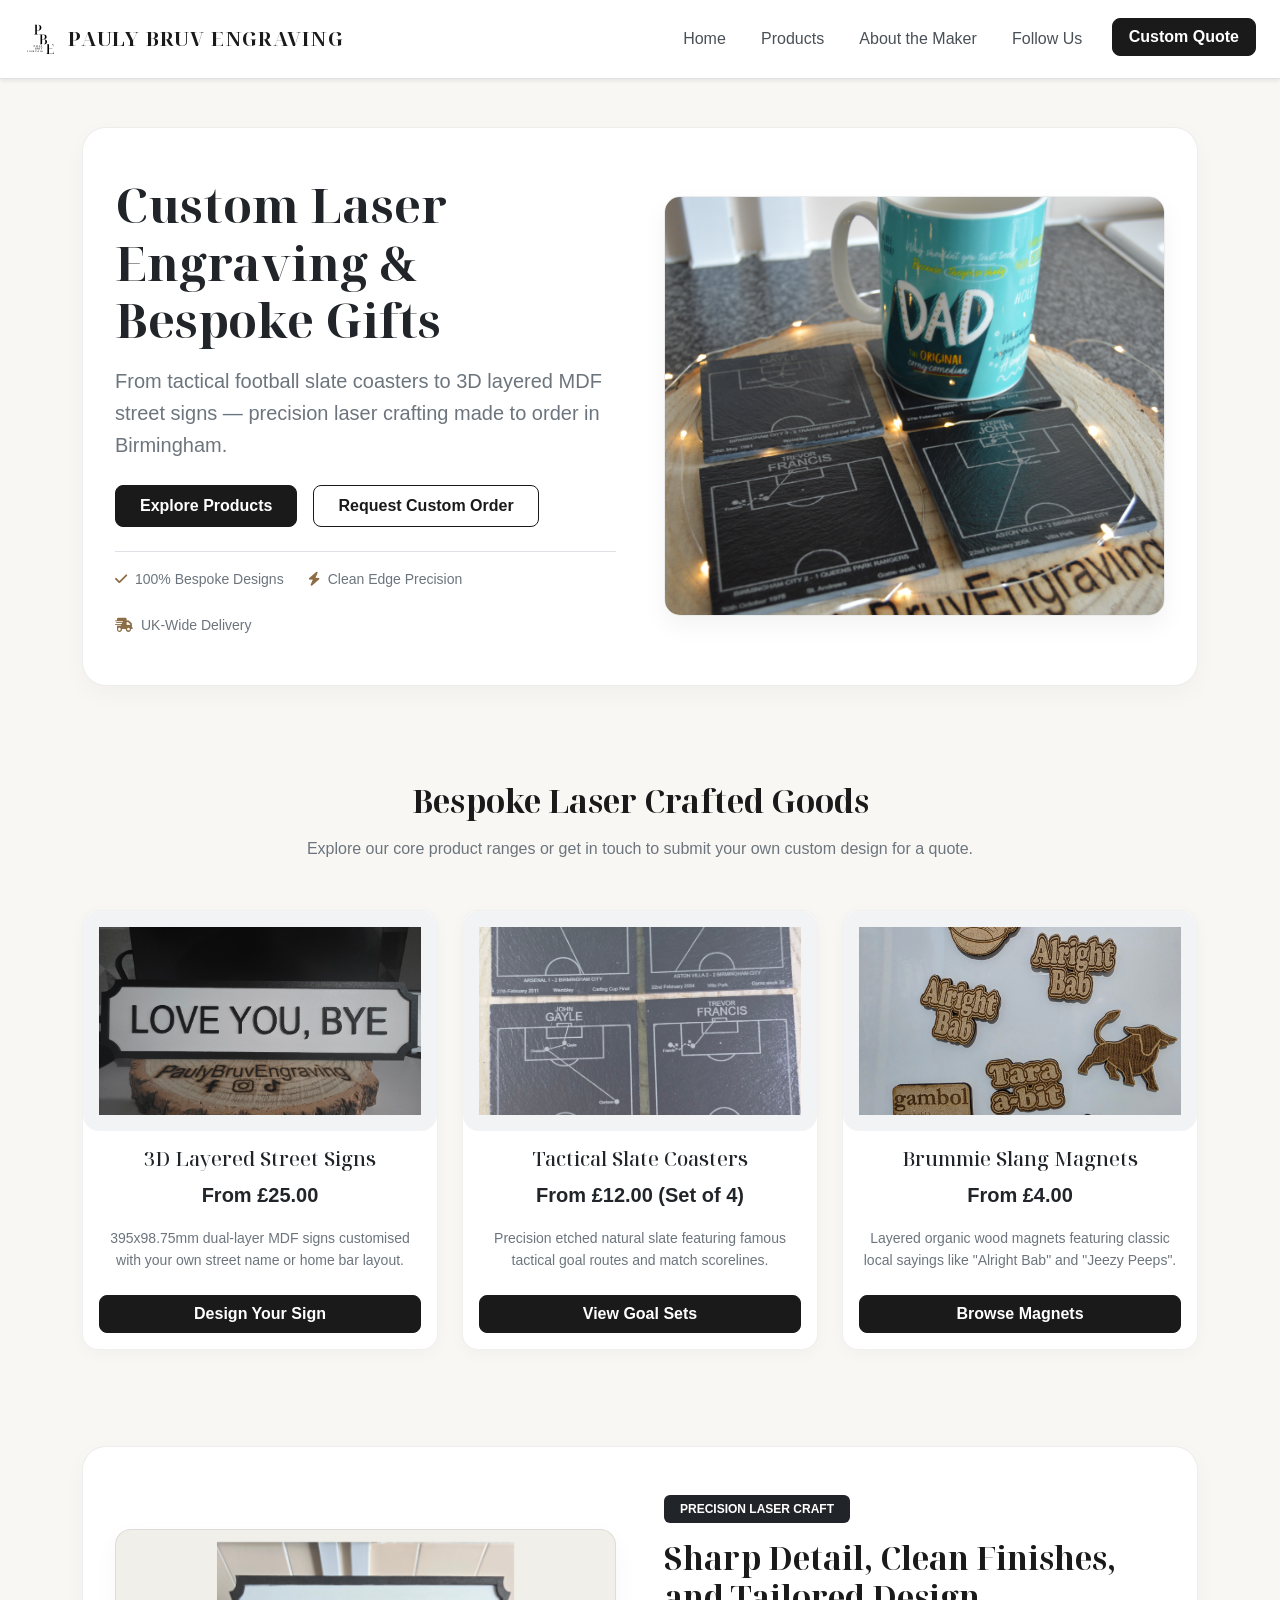
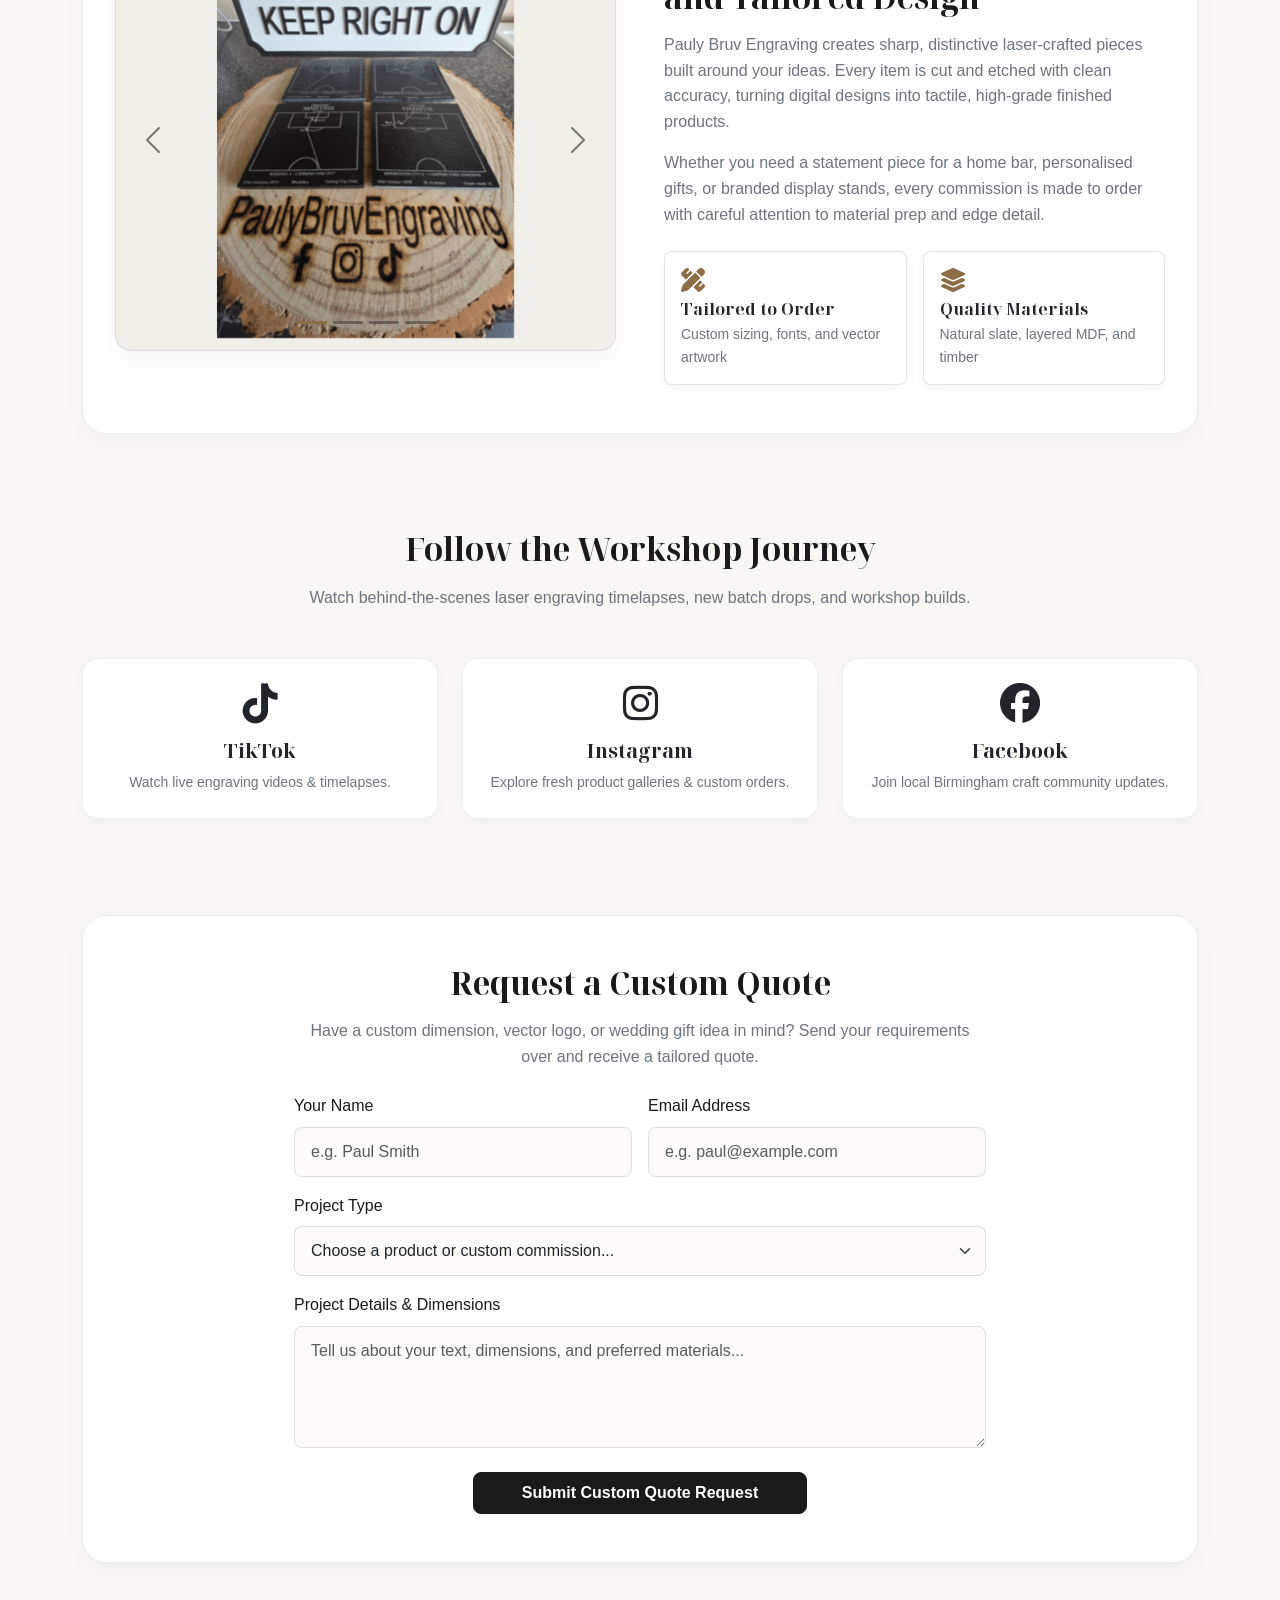
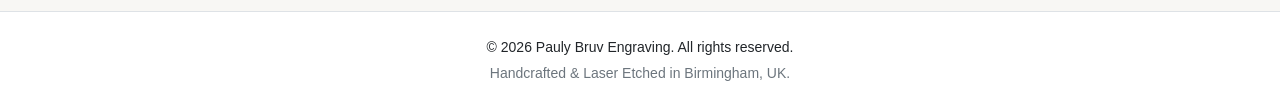
==== index.html @ 9ee98b2f "feat: complete layout polish, add quote thank-you page, and finalize README documentation" ====
<!doctype html>
<html lang="en">
  <head>
    <!-- Essential Character & Viewport Settings -->
    <meta charset="UTF-8" />
    <meta name="viewport" content="width=device-width, initial-scale=1.0" />

    <!-- Primary SEO Meta Tags -->
    <title>
      Pauly Bruv Engraving | Bespoke Laser Artistry &amp; Custom Gifts
    </title>
    <meta
      name="description"
      content="Custom laser-engraved gifts, tactical slate coasters, 3D layered signs, and point-of-sale displays crafted in Birmingham."
    />
    <meta
      name="keywords"
      content="laser engraving, bespoke gifts, slate coasters, Birmingham craft, custom wood signs, 3D signs"
    />
    <meta name="author" content="Pauly Bruv" />

    <!-- Social Share Cards (Open Graph) -->
    <meta property="og:type" content="website" />
    <meta property="og:url" content="https://paulybruv.github.io/" />
    <meta
      property="og:title"
      content="Pauly Bruv Engraving | Bespoke Laser Artistry"
    />
    <meta
      property="og:description"
      content="High-precision laser-etched slate, timber, and custom keepsakes tailored to your vision."
    />
    <meta property="og:image" content="assets/images/hero-banner.jpg" />

    <!-- Google Fonts -->
    <link rel="preconnect" href="https://fonts.googleapis.com" />
    <link rel="preconnect" href="https://fonts.gstatic.com" crossorigin />
    <link
      href="https://fonts.googleapis.com/css2?family=Noto+Serif+Display:ital,wght@0,100..900;1,100..900&display=swap"
      rel="stylesheet"
    />

    <!-- Bootstrap 5 CSS -->
    <link
      href="https://cdn.jsdelivr.net/npm/bootstrap@5.3.3/dist/css/bootstrap.min.css"
      rel="stylesheet"
    />

    <!-- Font Awesome Icons -->
    <link
      rel="stylesheet"
      href="https://cdnjs.cloudflare.com/ajax/libs/font-awesome/6.5.1/css/all.min.css"
    />

    <!-- Custom CSS -->
    <link rel="stylesheet" href="assets/css/style.css" />
  </head>

  <body>
    <!-- Main Sticky Navigation -->
    <header class="sticky-top">
      <nav
        class="navbar navbar-expand-lg border-bottom shadow-sm py-3"
        aria-label="Main Navigation"
      >
        <div class="container-fluid px-4">
          <a class="navbar-brand d-flex align-items-center gap-2" href="#">
            <img
              src="assets/images/logo.svg"
              alt="Pauly Bruv Engraving Logo"
              class="navbar-logo"
            />
            <span class="fw-bold tracking-tight">PAULY BRUV ENGRAVING</span>
          </a>

          <button
            class="navbar-toggler"
            type="button"
            data-bs-toggle="collapse"
            data-bs-target="#workshopNav"
            aria-controls="workshopNav"
            aria-expanded="false"
            aria-label="Toggle navigation"
          >
            <span class="navbar-toggler-icon"></span>
          </button>

          <div class="collapse navbar-collapse" id="workshopNav">
            <ul class="navbar-nav ms-auto gap-2">
              <li class="nav-item">
                <a class="nav-link" href="#">Home</a>
              </li>
              <li class="nav-item">
                <a class="nav-link" href="#products">Products</a>
              </li>
              <li class="nav-item">
                <a class="nav-link" href="#about">About the Maker</a>
              </li>
              <li class="nav-item">
                <a class="nav-link" href="#socials">Follow Us</a>
              </li>
              <li class="nav-item">
                <a class="btn btn-custom px-3 ms-lg-2" href="#contact"
                  >Custom Quote</a
                >
              </li>
            </ul>
          </div>
        </div>
      </nav>
    </header>

    <!-- Main Page Content Wrapper -->
    <main>
      <!-- Hero Section -->
      <section id="hero" class="py-5">
        <div class="container">
          <div class="section-panel">
            <div class="row align-items-center g-4 g-lg-5">
              <!-- Left Column: Copy & CTAs -->
              <div class="col-lg-6 text-center text-lg-start">
                <h1 class="display-5 fw-bold text-dark mb-3">
                  Custom Laser Engraving &amp; Bespoke Gifts
                </h1>
                <p class="lead text-secondary mb-4">
                  From tactical football slate coasters to 3D layered MDF street
                  signs — precision laser crafting made to order in Birmingham.
                </p>

                <!-- Primary CTAs -->
                <div
                  class="d-flex flex-wrap justify-content-center justify-content-lg-start gap-3 mb-4"
                >
                  <a href="#products" class="btn btn-custom px-4 py-2"
                    >Explore Products</a
                  >
                  <a href="#contact" class="btn btn-outline-custom px-4 py-2"
                    >Request Custom Order</a
                  >
                </div>

                <!-- Feature Checklist -->
                <div
                  class="d-flex flex-wrap justify-content-center justify-content-lg-start gap-4 pt-3 border-top text-secondary small"
                >
                  <div class="d-flex align-items-center gap-2">
                    <i class="fa-solid fa-check text-primary-custom"></i>
                    <span>100% Bespoke Designs</span>
                  </div>
                  <div class="d-flex align-items-center gap-2">
                    <i class="fa-solid fa-bolt text-primary-custom"></i>
                    <span>Clean Edge Precision</span>
                  </div>
                  <div class="d-flex align-items-center gap-2">
                    <i class="fa-solid fa-truck-fast text-primary-custom"></i>
                    <span>UK-Wide Delivery</span>
                  </div>
                </div>
              </div>

              <!-- Right Column: Hero Image -->
              <div class="col-lg-6">
                <img
                  src="assets/images/hero-banner.jpg"
                  alt="Set of laser-engraved tactical football slate coasters with Dad mug"
                  class="img-fluid rounded-4 shadow-sm card-img-hero w-100"
                />
              </div>
            </div>
          </div>
        </div>
      </section>
      <!-- Featured Products Section -->
      <section id="products" class="py-5 py-lg-5">
        <div class="container">
          <div class="row justify-content-center text-center mb-5">
            <div class="col-lg-8">
              <h2 class="mb-3">Bespoke Laser Crafted Goods</h2>
              <p class="text-secondary mb-0">
                Explore our core product ranges or get in touch to submit your
                own custom design for a quote.
              </p>
            </div>
          </div>

          <div class="row g-4 justify-content-center">
            <!-- Product 1: 3D Street Signs -->
            <div class="col-12 col-md-6 col-lg-4">
              <article class="card custom-card h-100 bg-white">
                <img
                  src="assets/images/mdf-sign.jpg"
                  alt="Custom laser cut 3D layered MDF street sign"
                  class="card-img-top p-3 rounded-4 card-img-custom"
                />
                <div class="card-body d-flex flex-column text-center">
                  <h3 class="h5">3D Layered Street Signs</h3>
                  <p class="fw-bold text-dark fs-5">From £25.00</p>
                  <p class="text-secondary small mb-4">
                    395x98.75mm dual-layer MDF signs customised with your own
                    street name or home bar layout.
                  </p>
                  <a href="#contact" class="btn btn-custom mt-auto"
                    >Design Your Sign</a
                  >
                </div>
              </article>
            </div>

            <!-- Product 2: Tactical Coasters -->
            <div class="col-12 col-md-6 col-lg-4">
              <article class="card custom-card h-100 bg-white">
                <img
                  src="assets/images/tac-coaster.jpg"
                  alt="Tactical football match slate coasters set of 4"
                  class="card-img-top p-3 rounded-4 card-img-custom"
                />
                <div class="card-body d-flex flex-column text-center">
                  <h3 class="h5">Tactical Slate Coasters</h3>
                  <p class="fw-bold text-dark fs-5">From £12.00 (Set of 4)</p>
                  <p class="text-secondary small mb-4">
                    Precision etched natural slate featuring famous tactical
                    goal routes and match scorelines.
                  </p>
                  <a href="#contact" class="btn btn-custom mt-auto"
                    >View Goal Sets</a
                  >
                </div>
              </article>
            </div>

            <!-- Product 3: Brummie Slang Magnets -->
            <div class="col-12 col-md-6 col-lg-4">
              <article class="card custom-card h-100 bg-white">
                <img
                  src="assets/images/slang-mags.jpg"
                  alt="Brummie slang laser cut wooden organic fridge magnets"
                  class="card-img-top p-3 rounded-4 card-img-custom"
                />
                <div class="card-body d-flex flex-column text-center">
                  <h3 class="h5">Brummie Slang Magnets</h3>
                  <p class="fw-bold text-dark fs-5">From £4.00</p>
                  <p class="text-secondary small mb-4">
                    Layered organic wood magnets featuring classic local sayings
                    like &quot;Alright Bab&quot; and &quot;Jeezy Peeps&quot;.
                  </p>
                  <a href="#contact" class="btn btn-custom mt-auto"
                    >Browse Magnets</a
                  >
                </div>
              </article>
            </div>
          </div>
        </div>
      </section>

      <!-- About the Maker Section -->
      <section id="about" class="py-5">
        <div class="container">
          <div class="section-panel">
            <div class="row align-items-center g-4 g-lg-5">
              <!-- Left: Carousel (Uncropped) -->
              <div class="col-lg-6">
                <div
                  id="aboutCarousel"
                  class="carousel slide rounded-4 overflow-hidden"
                  data-bs-ride="carousel"
                >
                  <!-- Indicators -->
                  <div class="carousel-indicators">
                    <button
                      type="button"
                      data-bs-target="#aboutCarousel"
                      data-bs-slide-to="0"
                      class="active"
                      aria-current="true"
                      aria-label="Slide 1"
                    ></button>
                    <button
                      type="button"
                      data-bs-target="#aboutCarousel"
                      data-bs-slide-to="1"
                      aria-label="Slide 2"
                    ></button>
                    <button
                      type="button"
                      data-bs-target="#aboutCarousel"
                      data-bs-slide-to="2"
                      aria-label="Slide 3"
                    ></button>
                    <button
                      type="button"
                      data-bs-target="#aboutCarousel"
                      data-bs-slide-to="3"
                      aria-label="Slide 4"
                    ></button>
                  </div>

                  <!-- Slides -->
                  <div class="carousel-inner">
                    <div class="carousel-item active" data-bs-interval="4000">
                      <img
                        src="assets/images/man-cave.jpg"
                        class="d-block w-100 carousel-custom-img"
                        alt="Custom laser-engraved wooden sign displayed in a bar setting"
                      />
                    </div>
                    <div class="carousel-item" data-bs-interval="4000">
                      <img
                        src="assets/images/council-wax-stand.jpg"
                        class="d-block w-100 carousel-custom-img"
                        alt="Bespoke laser-cut Council Wax point of sale display stand"
                      />
                    </div>
                    <div class="carousel-item" data-bs-interval="4000">
                      <img
                        src="assets/images/goblin-stand.jpg"
                        class="d-block w-100 carousel-custom-img"
                        alt="Custom laser-crafted Goblin brand merchandise display"
                      />
                    </div>
                    <div class="carousel-item" data-bs-interval="4000">
                      <img
                        src="assets/images/veon-stand-set.png"
                        class="d-block w-100 carousel-custom-img"
                        alt="Precision laser-cut Veon product display set"
                      />
                    </div>
                  </div>

                  <!-- Controls -->
                  <button
                    class="carousel-control-prev"
                    type="button"
                    data-bs-target="#aboutCarousel"
                    data-bs-slide="prev"
                    aria-label="Previous Slide"
                  >
                    <span
                      class="carousel-control-prev-icon"
                      aria-hidden="true"
                    ></span>
                  </button>
                  <button
                    class="carousel-control-next"
                    type="button"
                    data-bs-target="#aboutCarousel"
                    data-bs-slide="next"
                    aria-label="Next Slide"
                  >
                    <span
                      class="carousel-control-next-icon"
                      aria-hidden="true"
                    ></span>
                  </button>
                </div>
              </div>

              <!-- Right: Story -->
              <div class="col-lg-6">
                <span class="badge bg-dark text-uppercase px-3 py-2 mb-3"
                  >Precision Laser Craft</span
                >
                <h2 class="mb-3">
                  Sharp Detail, Clean Finishes, and Tailored Design
                </h2>
                <p class="text-secondary">
                  Pauly Bruv Engraving creates sharp, distinctive laser-crafted
                  pieces built around your ideas. Every item is cut and etched
                  with clean accuracy, turning digital designs into tactile,
                  high-grade finished products.
                </p>
                <p class="text-secondary mb-4">
                  Whether you need a statement piece for a home bar,
                  personalised gifts, or branded display stands, every
                  commission is made to order with careful attention to material
                  prep and edge detail.
                </p>
                <div class="row g-3 text-dark">
                  <div class="col-6">
                    <div class="p-3 bg-white rounded-3 border">
                      <i
                        class="fa-solid fa-pen-ruler text-primary-custom fs-4 mb-2"
                      ></i>
                      <h3 class="h6 fw-bold mb-1">Tailored to Order</h3>
                      <p class="small text-secondary mb-0">
                        Custom sizing, fonts, and vector artwork
                      </p>
                    </div>
                  </div>
                  <div class="col-6">
                    <div class="p-3 bg-white rounded-3 border">
                      <i
                        class="fa-solid fa-layer-group text-primary-custom fs-4 mb-2"
                      ></i>
                      <h3 class="h6 fw-bold mb-1">Quality Materials</h3>
                      <p class="small text-secondary mb-0">
                        Natural slate, layered MDF, and timber
                      </p>
                    </div>
                  </div>
                </div>
              </div>
            </div>
          </div>
        </div>
      </section>

      <!-- Social Community Hub Section -->
      <section id="socials" class="py-5 py-lg-5">
        <div class="container">
          <div class="row justify-content-center text-center mb-5">
            <div class="col-lg-8">
              <h2 class="mb-3">Follow the Workshop Journey</h2>
              <p class="text-secondary mb-0">
                Watch behind-the-scenes laser engraving timelapses, new batch
                drops, and workshop builds.
              </p>
            </div>
          </div>

          <div class="row g-4 justify-content-center">
            <!-- TikTok Card -->
            <div class="col-12 col-md-4">
              <a
                href="https://www.tiktok.com"
                target="_blank"
                rel="noopener noreferrer"
                class="text-decoration-none"
              >
                <div
                  class="card social-card h-100 p-4 border rounded-4 text-center"
                >
                  <i class="fa-brands fa-tiktok fs-1 text-dark mb-3"></i>
                  <h3 class="h5 fw-bold text-dark mb-2">TikTok</h3>
                  <p class="text-secondary small mb-0">
                    Watch live engraving videos &amp; timelapses.
                  </p>
                </div>
              </a>
            </div>

            <!-- Instagram Card -->
            <div class="col-12 col-md-4">
              <a
                href="https://www.instagram.com"
                target="_blank"
                rel="noopener noreferrer"
                class="text-decoration-none"
              >
                <div
                  class="card social-card h-100 p-4 border rounded-4 text-center"
                >
                  <i class="fa-brands fa-instagram fs-1 text-dark mb-3"></i>
                  <h3 class="h5 fw-bold text-dark mb-2">Instagram</h3>
                  <p class="text-secondary small mb-0">
                    Explore fresh product galleries &amp; custom orders.
                  </p>
                </div>
              </a>
            </div>

            <!-- Facebook Card -->
            <div class="col-12 col-md-4">
              <a
                href="https://www.facebook.com"
                target="_blank"
                rel="noopener noreferrer"
                class="text-decoration-none"
              >
                <div
                  class="card social-card h-100 p-4 border rounded-4 text-center"
                >
                  <i class="fa-brands fa-facebook fs-1 text-dark mb-3"></i>
                  <h3 class="h5 fw-bold text-dark mb-2">Facebook</h3>
                  <p class="text-secondary small mb-0">
                    Join local Birmingham craft community updates.
                  </p>
                </div>
              </a>
            </div>
          </div>
        </div>
      </section>

      <!-- Custom Quote & Contact Section -->
      <section id="contact" class="py-5">
        <div class="container">
          <div class="section-panel">
            <div class="row justify-content-center">
              <div class="col-lg-8 text-center mb-4">
                <h2 class="mb-3">Request a Custom Quote</h2>
                <p class="text-secondary mb-0">
                  Have a custom dimension, vector logo, or wedding gift idea in
                  mind? Send your requirements over and receive a tailored quote.
                </p>
              </div>
            </div>
            <div class="row justify-content-center">
              <div class="col-lg-8">
                <form action="thank-you.html" method="GET">
                  <div class="row g-3">
                    <div class="col-md-6">
                      <label for="name" class="form-label fw-medium">Your Name</label>
                      <input
                        type="text"
                        class="form-control"
                        id="name"
                        placeholder="e.g. Paul Smith"
                        required
                      />
                    </div>
                    <div class="col-md-6">
                      <label for="email" class="form-label fw-medium">Email Address</label>
                      <input
                        type="email"
                        class="form-control"
                        id="email"
                        placeholder="e.g. paul@example.com"
                        required
                      />
                    </div>
                    <div class="col-12">
                      <label for="projectType" class="form-label fw-medium">Project Type</label>
                      <select class="form-select" id="projectType" required>
                        <option selected disabled value="">Choose a product or custom commission...</option>
                        <option value="slate">Tactical Slate Coasters</option>
                        <option value="mdf">3D Layered MDF Street Sign</option>
                        <option value="magnets">Brummie Slang Wooden Magnets</option>
                        <option value="pos">Point of Sale Merchandise Stand</option>
                        <option value="bespoke">Other Bespoke Laser Commission</option>
                      </select>
                    </div>
                    <div class="col-12">
                      <label for="message" class="form-label fw-medium">Project Details &amp; Dimensions</label>
                      <textarea
                        class="form-control"
                        id="message"
                        rows="4"
                        placeholder="Tell us about your text, dimensions, and preferred materials..."
                        required
                      ></textarea>
                    </div>
                    <div class="col-12 text-center mt-4">
                      <button type="submit" class="btn btn-custom px-5 py-2">
                        Submit Custom Quote Request
                      </button>
                    </div>
                  </div>
                </form>
              </div>
            </div>
          </div>
        </div>
      </section>
    </main>

    <!-- Footer -->
    <footer class="py-4 bg-white border-top text-center text-secondary small">
      <div class="container">
        <p class="mb-1 fw-medium text-dark">&copy; 2026 Pauly Bruv Engraving. All rights reserved.</p>
        <p class="mb-0">Handcrafted &amp; Laser Etched in Birmingham, UK.</p>
      </div>
    </footer>

    </main>

    <!-- Bootstrap Bundle JS -->
    <script src="https://cdn.jsdelivr.net/npm/bootstrap@5.3.3/dist/js/bootstrap.bundle.min.js"></script>
  </body>
</html>
---- assets/css/style.css ----
/* ==========================================================================
   1. CSS Custom Properties & Core Variables
   ========================================================================== */
:root {
  --primary-color: #1a1a1a; /* Deep Slate / Charcoal */
  --accent-color: #8c6d46; /* Laser Timber / Warm Bronze */
  --accent-hover: #735735; /* Darker Bronze */
  --bg-canvas: #f8f7f4; /* Soft Linen / Alabaster Base */
  --card-bg: #ffffff; /* Crisp White Surface */
  --font-heading: "Noto Serif Display", Georgia, serif;
  --font-body:
    -apple-system, BlinkMacSystemFont, "Segoe UI", Roboto, "Helvetica Neue",
    Arial, sans-serif;
}

/* ==========================================================================
   2. Global Typography, Smooth Scroll & Canvas Base
   ========================================================================== */
html {
  scroll-behavior: smooth;
  scroll-padding-top: 85px; /* Offset for the sticky navigation bar */
}

body {
  background-color: var(--bg-canvas);
  color: var(--primary-color);
  font-family: var(--font-body);
  line-height: 1.6;
}

h1,
h2,
h3,
h4,
h5,
h6,
.navbar-brand {
  font-family: var(--font-heading);
  color: var(--primary-color);
  font-weight: 700;
}

.tracking-tight {
  letter-spacing: 0.04em;
}

.text-primary-custom {
  color: var(--accent-color);
}

/* ==========================================================================
   3. Main Sticky Navigation
   ========================================================================== */
.navbar {
  background-color: rgba(255, 255, 255, 0.94) !important;
  backdrop-filter: blur(10px);
  transition: background-color 0.3s ease;
}

.navbar-logo {
  height: 36px;
  width: auto;
  object-fit: contain;
  transition: transform 0.2s ease;
}

.navbar-brand:hover .navbar-logo {
  transform: scale(1.05);
}

.navbar-nav .nav-link {
  color: #495057;
  font-weight: 500;
  padding: 0.5rem 0.85rem !important;
  transition: color 0.2s ease;
}

.navbar-nav .nav-link:hover,
.navbar-nav .nav-link.active {
  color: var(--accent-color) !important;
}

/* ==========================================================================
   4. Custom Buttons
   ========================================================================== */
.btn-custom {
  background-color: var(--primary-color);
  color: #ffffff;
  border: 1px solid var(--primary-color);
  border-radius: 0.5rem;
  font-weight: 600;
  transition: all 0.25s ease;
}

.btn-custom:hover {
  background-color: var(--accent-color);
  border-color: var(--accent-color);
  color: #ffffff;
  transform: translateY(-2px);
  box-shadow: 0 4px 12px rgba(140, 109, 70, 0.25);
}

.btn-outline-custom {
  background-color: transparent;
  color: var(--primary-color);
  border: 1px solid var(--primary-color);
  border-radius: 0.5rem;
  font-weight: 600;
  transition: all 0.25s ease;
}

.btn-outline-custom:hover {
  background-color: var(--primary-color);
  color: #ffffff;
  transform: translateY(-2px);
}

/* ==========================================================================
   Hero Section Enhancements
   ========================================================================== */
.hero-media-wrapper {
  position: relative;
  padding: 8px;
}

.card-img-hero {
  height: 420px;
  object-fit: cover;
  border: 1px solid rgba(0, 0, 0, 0.08);
  box-shadow: 0 10px 25px rgba(0, 0, 0, 0.05) !important;
}

/* ==========================================================================
   6. Featured Products Showcase Cards
   ========================================================================== */
.custom-card {
  background-color: var(--card-bg) !important;
  border: 1px solid rgba(0, 0, 0, 0.06) !important;
  border-radius: 1rem;
  box-shadow: 0 4px 16px rgba(0, 0, 0, 0.03);
  transition:
    transform 0.25s ease,
    box-shadow 0.25s ease,
    border-color 0.25s ease;
}

.custom-card:hover {
  transform: translateY(-6px);
  box-shadow: 0 12px 24px rgba(0, 0, 0, 0.08);
  border-color: rgba(140, 109, 70, 0.3) !important;
}

.card-img-custom {
  height: 220px;
  object-fit: cover;
  background-color: #f1f3f5;
}

/* ==========================================================================
   7. About the Maker Section & Carousel Frame
   ========================================================================== */
#aboutCarousel {
  background-color: #f1efe9; /* Dark presentation matte behind laser photos */
  border: 1px solid rgba(0, 0, 0, 0.08);
  box-shadow: 0 8px 24px rgba(0, 0, 0, 0.04);
}

.carousel-custom-img {
  height: 420px !important;
  width: 100%;
  object-fit: contain !important; /* Shows full photo without cropping */
  padding: 12px;
}

/* Indicators styled clearly against the container */
.carousel-indicators [data-bs-target] {
  background-color: var(--primary-color);
  opacity: 0.4;
}

.carousel-indicators .active {
  opacity: 1;
  background-color: var(--accent-color);
}

/* Ensure the arrows stay dark and visible */
.carousel-control-prev-icon,
.carousel-control-next-icon {
  filter: invert(1) grayscale(100);
}

/* Specification feature boxes */
#about .border {
  background-color: var(--card-bg) !important;
  border-color: rgba(0, 0, 0, 0.1) !important;
  box-shadow: 0 4px 12px rgba(0, 0, 0, 0.04);
}

/* ==========================================================================
   8. Section Panels (Distinct Visual Definition)
   ========================================================================== */
/* Wraps the about section inside an elevated panel */
.section-panel {
  background-color: #ffffff;
  border: 1px solid rgba(0, 0, 0, 0.07);
  border-radius: 1.5rem;
  padding: 3rem 2rem;
  box-shadow: 0 8px 24px rgba(0, 0, 0, 0.03);
}

/* ==========================================================================
   9. Social Community Hub
   ========================================================================== */
.social-card {
  background-color: var(--card-bg) !important;
  border: 1px solid rgba(0, 0, 0, 0.06) !important;
  box-shadow: 0 4px 16px rgba(0, 0, 0, 0.03);
  transition:
    transform 0.25s ease,
    box-shadow 0.25s ease,
    border-color 0.25s ease;
}

.social-card:hover {
  transform: translateY(-6px);
  box-shadow: 0 12px 24px rgba(0, 0, 0, 0.08);
  border-color: var(--accent-color) !important;
}

.social-card:hover i {
  color: var(--accent-color) !important;
  transition: color 0.2s ease;
}

/* ==========================================================================
   10. Form Controls & Inputs
   ========================================================================== */
.form-control,
.form-select {
  padding: 0.75rem 1rem;
  border-radius: 0.5rem;
  border: 1px solid rgba(0, 0, 0, 0.12);
  background-color: #fcfbf9;
  transition:
    border-color 0.2s ease,
    box-shadow 0.2s ease;
}

.form-control:focus,
.form-select:focus {
  background-color: #ffffff;
  border-color: var(--accent-color);
  box-shadow: 0 0 0 0.25rem rgba(140, 109, 70, 0.15);
}
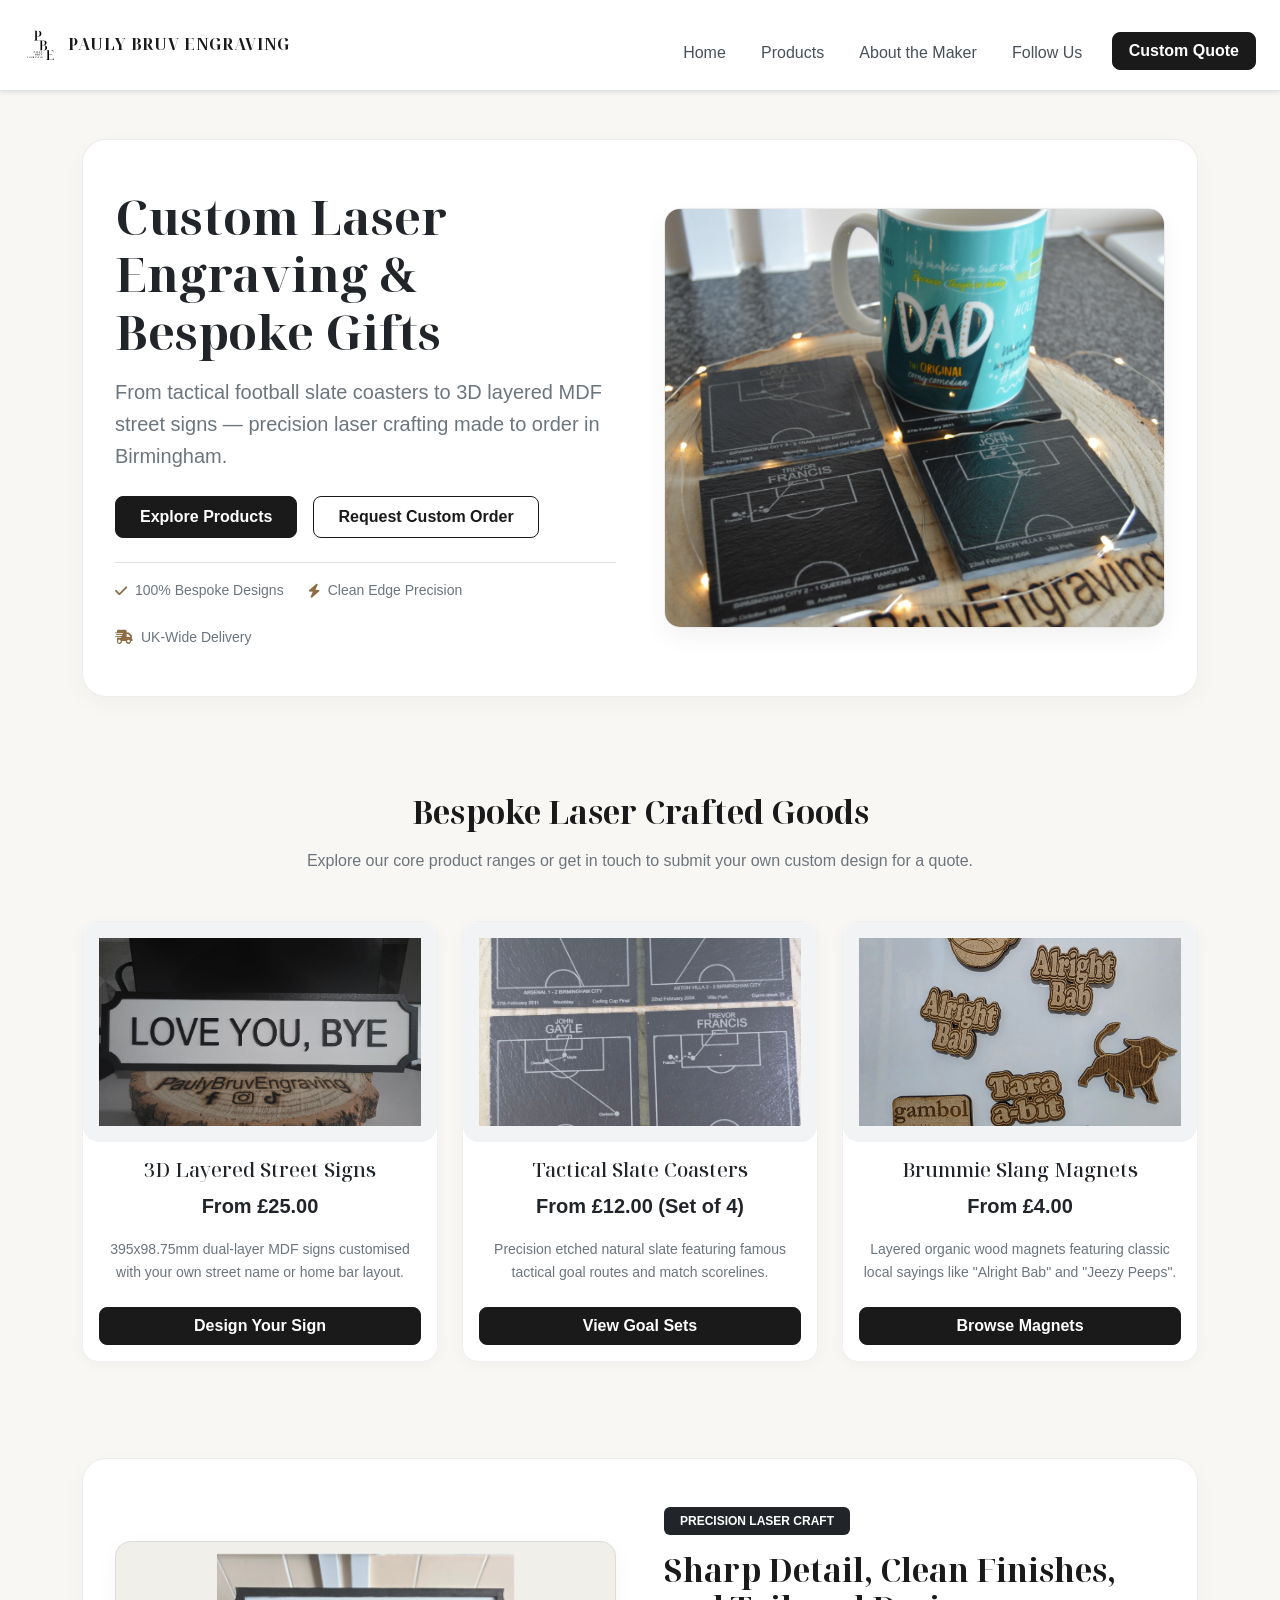
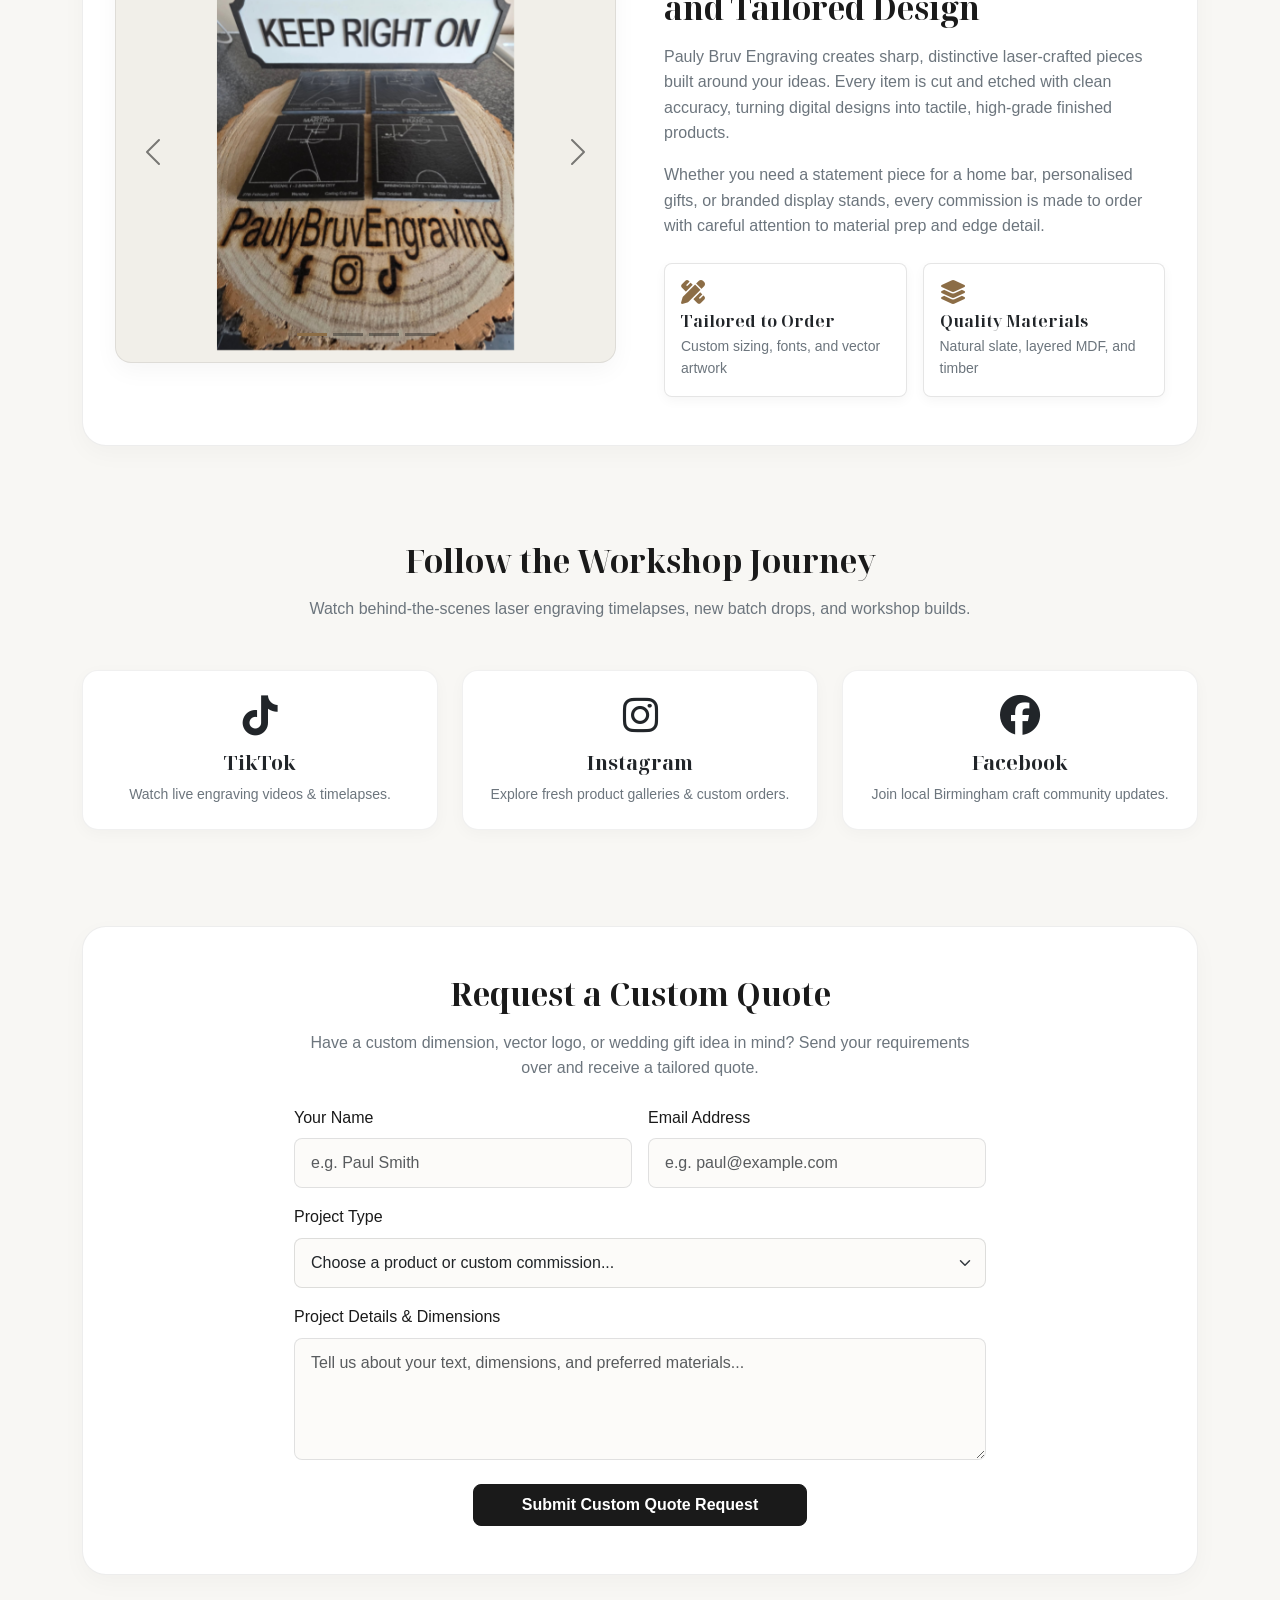
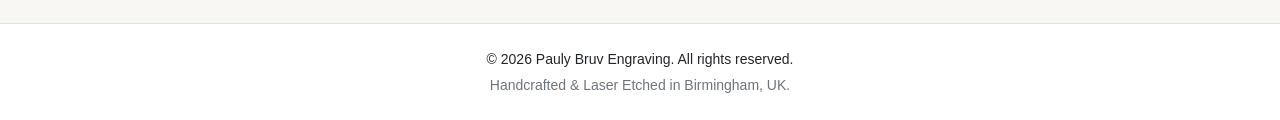
==== commit be37272c: "compressed images to help with performance" ====
--- a/index.html
+++ b/index.html
@@ -1,6 +1,8 @@
 <!doctype html>
 <html lang="en">
   <head>
+    <link rel="icon" type="image/svg+xml" href="assets/images/logo.svg" />
+
     <!-- Essential Character & Viewport Settings -->
     <meta charset="UTF-8" />
     <meta name="viewport" content="width=device-width, initial-scale=1.0" />
@@ -21,7 +23,7 @@
 
     <!-- Social Share Cards (Open Graph) -->
     <meta property="og:type" content="website" />
-    <meta property="og:url" content="https://paulybruv.github.io/" />
+    <meta property="og:url" content="https://paulybruv.github.io/pauly.bruv/" />
     <meta
       property="og:title"
       content="Pauly Bruv Engraving | Bespoke Laser Artistry"
@@ -55,7 +57,6 @@
     <!-- Custom CSS -->
     <link rel="stylesheet" href="assets/css/style.css" />
   </head>
-
   <body>
     <!-- Main Sticky Navigation -->
     <header class="sticky-top">
@@ -117,7 +118,6 @@
         <div class="container">
           <div class="section-panel">
             <div class="row align-items-center g-4 g-lg-5">
-              <!-- Left Column: Copy & CTAs -->
               <div class="col-lg-6 text-center text-lg-start">
                 <h1 class="display-5 fw-bold text-dark mb-3">
                   Custom Laser Engraving &amp; Bespoke Gifts
@@ -127,7 +127,6 @@
                   signs — precision laser crafting made to order in Birmingham.
                 </p>
 
-                <!-- Primary CTAs -->
                 <div
                   class="d-flex flex-wrap justify-content-center justify-content-lg-start gap-3 mb-4"
                 >
@@ -139,7 +138,6 @@
                   >
                 </div>
 
-                <!-- Feature Checklist -->
                 <div
                   class="d-flex flex-wrap justify-content-center justify-content-lg-start gap-4 pt-3 border-top text-secondary small"
                 >
@@ -158,10 +156,9 @@
                 </div>
               </div>
 
-              <!-- Right Column: Hero Image -->
               <div class="col-lg-6">
                 <img
-                  src="assets/images/hero-banner.jpg"
+                  src="assets/images/hero-banner.webp"
                   alt="Set of laser-engraved tactical football slate coasters with Dad mug"
                   class="img-fluid rounded-4 shadow-sm card-img-hero w-100"
                 />
@@ -170,8 +167,9 @@
           </div>
         </div>
       </section>
+
       <!-- Featured Products Section -->
-      <section id="products" class="py-5 py-lg-5">
+      <section id="products" class="py-5">
         <div class="container">
           <div class="row justify-content-center text-center mb-5">
             <div class="col-lg-8">
@@ -258,14 +256,12 @@
         <div class="container">
           <div class="section-panel">
             <div class="row align-items-center g-4 g-lg-5">
-              <!-- Left: Carousel (Uncropped) -->
               <div class="col-lg-6">
                 <div
                   id="aboutCarousel"
                   class="carousel slide rounded-4 overflow-hidden"
                   data-bs-ride="carousel"
                 >
-                  <!-- Indicators -->
                   <div class="carousel-indicators">
                     <button
                       type="button"
@@ -295,7 +291,6 @@
                     ></button>
                   </div>
 
-                  <!-- Slides -->
                   <div class="carousel-inner">
                     <div class="carousel-item active" data-bs-interval="4000">
                       <img
@@ -327,7 +322,6 @@
                     </div>
                   </div>
 
-                  <!-- Controls -->
                   <button
                     class="carousel-control-prev"
                     type="button"
@@ -355,7 +349,6 @@
                 </div>
               </div>
 
-              <!-- Right: Story -->
               <div class="col-lg-6">
                 <span class="badge bg-dark text-uppercase px-3 py-2 mb-3"
                   >Precision Laser Craft</span
@@ -406,7 +399,7 @@
       </section>
 
       <!-- Social Community Hub Section -->
-      <section id="socials" class="py-5 py-lg-5">
+      <section id="socials" class="py-5">
         <div class="container">
           <div class="row justify-content-center text-center mb-5">
             <div class="col-lg-8">
@@ -419,10 +412,9 @@
           </div>
 
           <div class="row g-4 justify-content-center">
-            <!-- TikTok Card -->
             <div class="col-12 col-md-4">
               <a
-                href="https://www.tiktok.com"
+                href="https://www.tiktok.com/@paulybruvengraving"
                 target="_blank"
                 rel="noopener noreferrer"
                 class="text-decoration-none"
@@ -439,10 +431,9 @@
               </a>
             </div>
 
-            <!-- Instagram Card -->
             <div class="col-12 col-md-4">
               <a
-                href="https://www.instagram.com"
+                href="https://www.instagram.com/paulybruvengraving/?hl=en"
                 target="_blank"
                 rel="noopener noreferrer"
                 class="text-decoration-none"
@@ -459,10 +450,9 @@
               </a>
             </div>
 
-            <!-- Facebook Card -->
             <div class="col-12 col-md-4">
               <a
-                href="https://www.facebook.com"
+                href="https://www.facebook.com/paulybruvengraving"
                 target="_blank"
                 rel="noopener noreferrer"
                 class="text-decoration-none"
@@ -491,7 +481,8 @@
                 <h2 class="mb-3">Request a Custom Quote</h2>
                 <p class="text-secondary mb-0">
                   Have a custom dimension, vector logo, or wedding gift idea in
-                  mind? Send your requirements over and receive a tailored quote.
+                  mind? Send your requirements over and receive a tailored
+                  quote.
                 </p>
               </div>
             </div>
@@ -500,7 +491,9 @@
                 <form action="thank-you.html" method="GET">
                   <div class="row g-3">
                     <div class="col-md-6">
-                      <label for="name" class="form-label fw-medium">Your Name</label>
+                      <label for="name" class="form-label fw-medium"
+                        >Your Name</label
+                      >
                       <input
                         type="text"
                         class="form-control"
@@ -510,7 +503,9 @@
                       />
                     </div>
                     <div class="col-md-6">
-                      <label for="email" class="form-label fw-medium">Email Address</label>
+                      <label for="email" class="form-label fw-medium"
+                        >Email Address</label
+                      >
                       <input
                         type="email"
                         class="form-control"
@@ -520,18 +515,30 @@
                       />
                     </div>
                     <div class="col-12">
-                      <label for="projectType" class="form-label fw-medium">Project Type</label>
+                      <label for="projectType" class="form-label fw-medium"
+                        >Project Type</label
+                      >
                       <select class="form-select" id="projectType" required>
-                        <option selected disabled value="">Choose a product or custom commission...</option>
+                        <option selected disabled value="">
+                          Choose a product or custom commission...
+                        </option>
                         <option value="slate">Tactical Slate Coasters</option>
                         <option value="mdf">3D Layered MDF Street Sign</option>
-                        <option value="magnets">Brummie Slang Wooden Magnets</option>
-                        <option value="pos">Point of Sale Merchandise Stand</option>
-                        <option value="bespoke">Other Bespoke Laser Commission</option>
+                        <option value="magnets">
+                          Brummie Slang Wooden Magnets
+                        </option>
+                        <option value="pos">
+                          Point of Sale Merchandise Stand
+                        </option>
+                        <option value="bespoke">
+                          Other Bespoke Laser Commission
+                        </option>
                       </select>
                     </div>
                     <div class="col-12">
-                      <label for="message" class="form-label fw-medium">Project Details &amp; Dimensions</label>
+                      <label for="message" class="form-label fw-medium"
+                        >Project Details &amp; Dimensions</label
+                      >
                       <textarea
                         class="form-control"
                         id="message"
@@ -557,12 +564,12 @@
     <!-- Footer -->
     <footer class="py-4 bg-white border-top text-center text-secondary small">
       <div class="container">
-        <p class="mb-1 fw-medium text-dark">&copy; 2026 Pauly Bruv Engraving. All rights reserved.</p>
+        <p class="mb-1 fw-medium text-dark">
+          &copy; 2026 Pauly Bruv Engraving. All rights reserved.
+        </p>
         <p class="mb-0">Handcrafted &amp; Laser Etched in Birmingham, UK.</p>
       </div>
     </footer>
-
-    </main>
 
     <!-- Bootstrap Bundle JS -->
     <script src="https://cdn.jsdelivr.net/npm/bootstrap@5.3.3/dist/js/bootstrap.bundle.min.js"></script>
--- a/assets/css/style.css
+++ b/assets/css/style.css
@@ -252,3 +252,53 @@
   border-color: var(--accent-color);
   box-shadow: 0 0 0 0.25rem rgba(140, 109, 70, 0.15);
 }
+/* ==========================================================================
+   Mobile Navigation & Spacing Polish
+   ========================================================================== */
+
+/* Keep Logo/Brand on the left and Hamburger on the right */
+.navbar-brand {
+  font-size: 1rem;
+  max-width: 75%;
+  white-space: nowrap;
+  overflow: hidden;
+  text-overflow: ellipsis;
+}
+
+/* Allow the dropdown menu to break onto its own full row */
+.navbar .container-fluid {
+  display: flex;
+  flex-wrap: wrap;
+  align-items: center;
+  justify-content: space-between;
+}
+
+/* Center menu links and give them breathing room when expanded */
+.navbar-collapse {
+  flex-basis: 100%;
+  text-align: center;
+  padding-top: 1rem;
+}
+
+.navbar-nav .nav-link {
+  padding: 0.5rem 0;
+}
+
+/* Extra small mobile adjustments */
+@media (max-width: 400px) {
+  .navbar-brand span {
+    font-size: 0.85rem;
+  }
+}
+
+/* Tighten vertical spacing on small screens */
+@media (max-width: 767.98px) {
+  section.py-5 {
+    padding-top: 2rem !important;
+    padding-bottom: 2rem !important;
+  }
+
+  .section-panel {
+    padding: 1.5rem !important;
+  }
+}
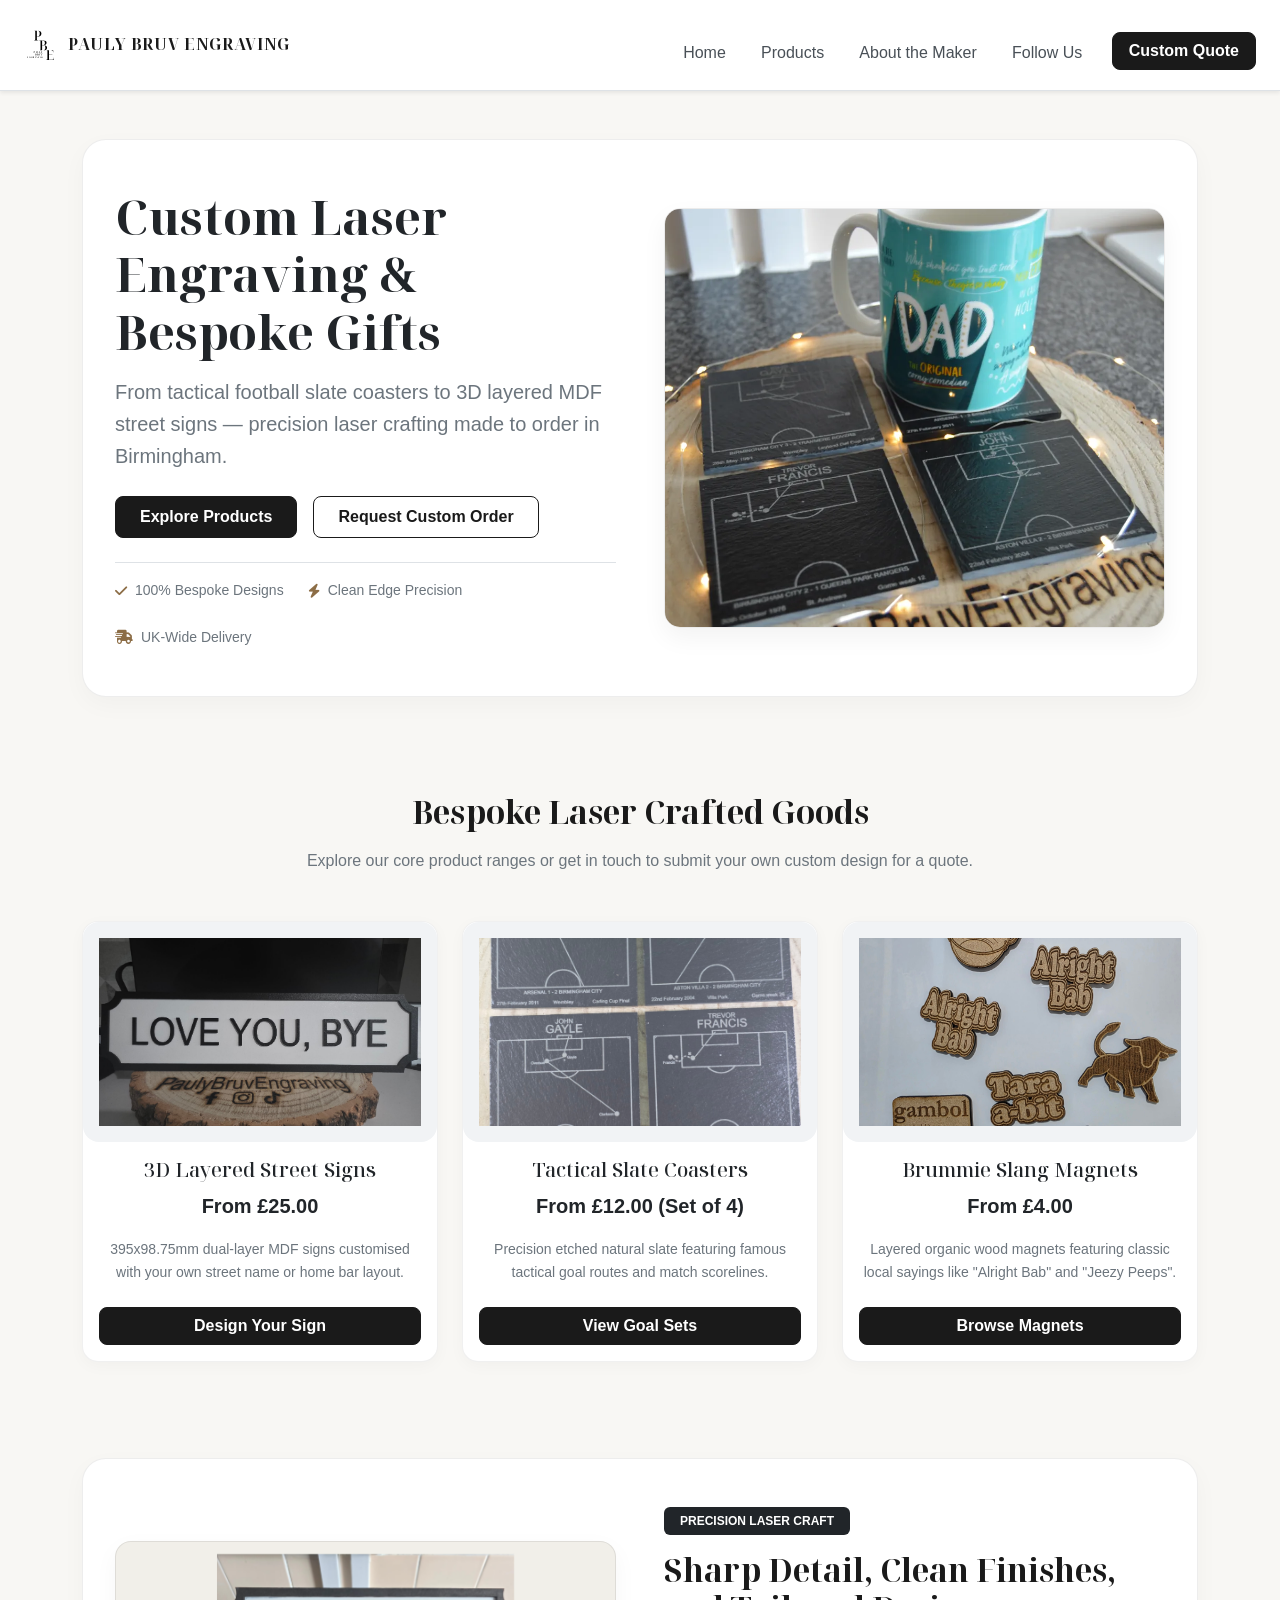
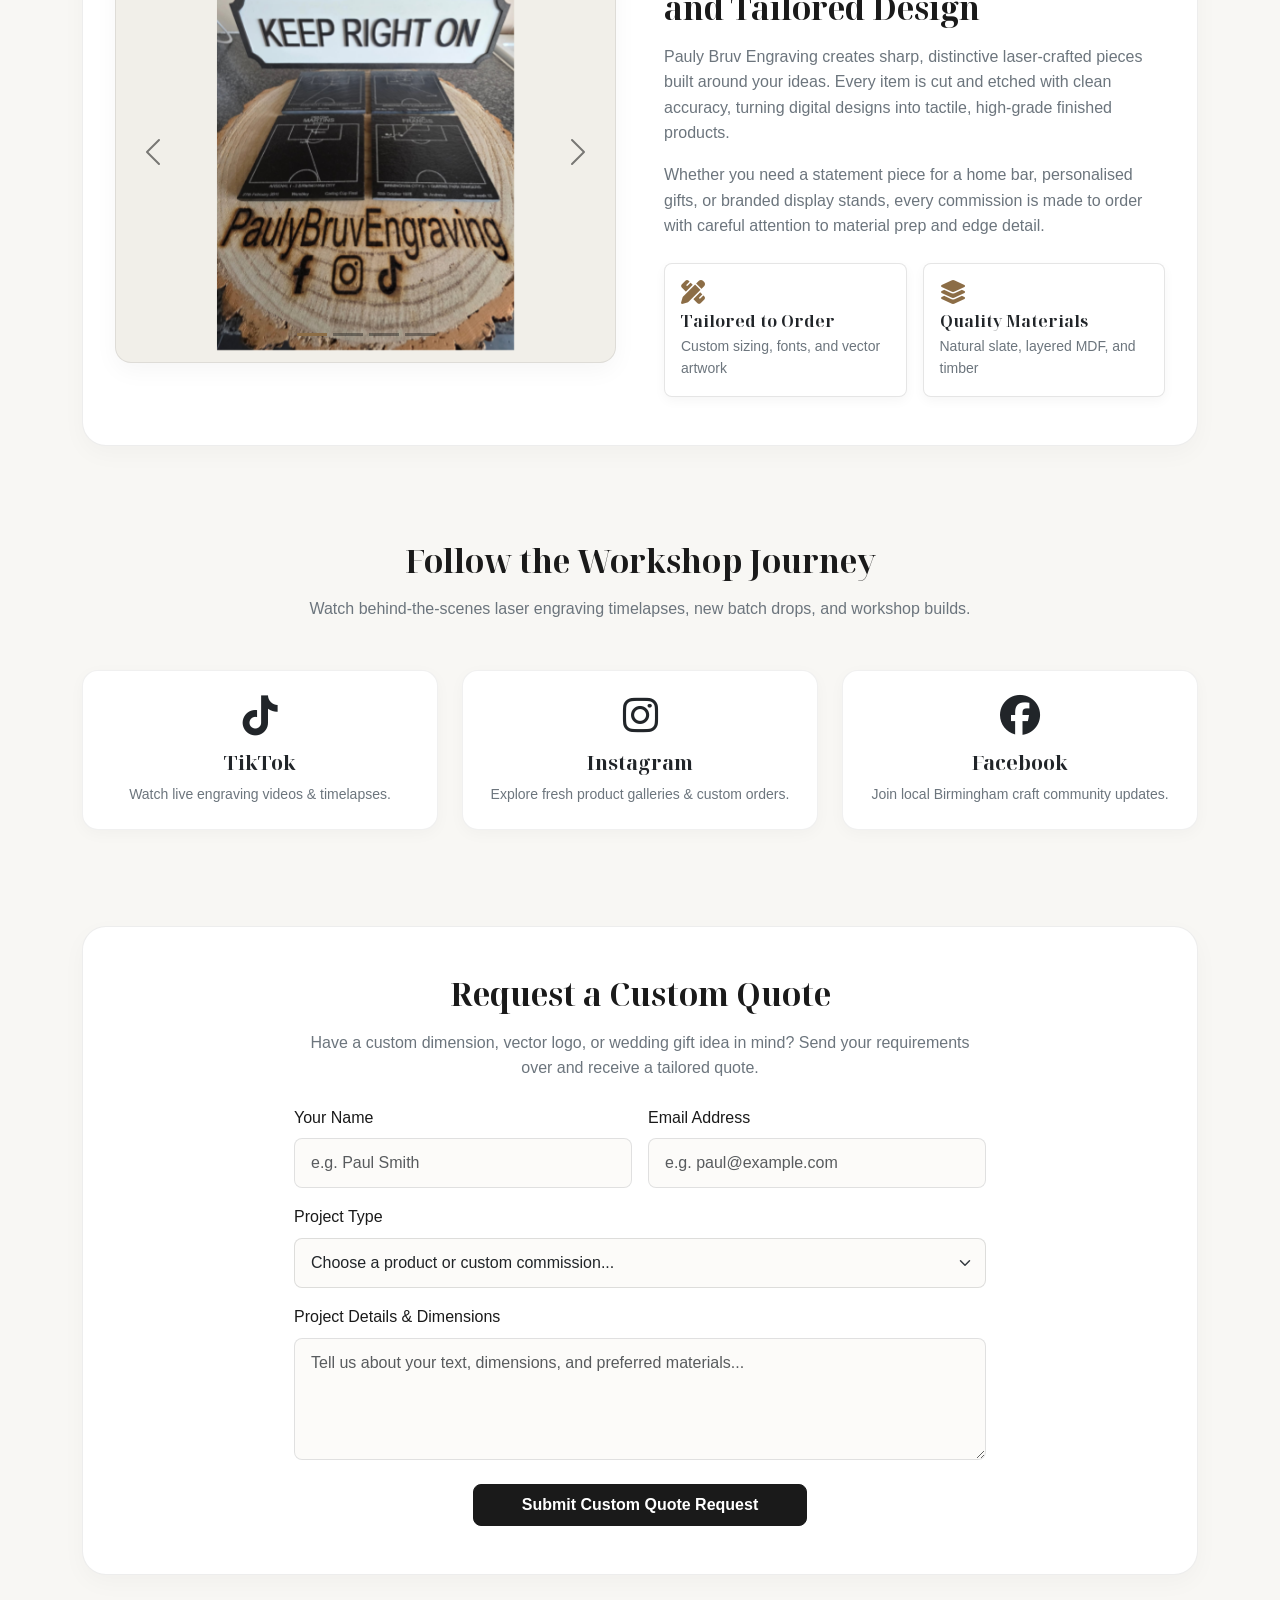
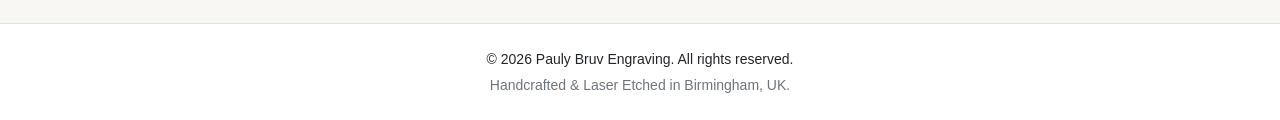
==== commit 8a660d56: "perf: optimize hero banner webp delivery and enforce clean html5 compliance" ====
--- a/index.html
+++ b/index.html
@@ -32,7 +32,16 @@
       property="og:description"
       content="High-precision laser-etched slate, timber, and custom keepsakes tailored to your vision."
     />
-    <meta property="og:image" content="assets/images/hero-banner.jpg" />
+    <meta property="og:image" content="assets/images/hero-banner.webp" />
+
+    <!-- Preload Hero LCP Asset -->
+    <link
+      rel="preload"
+      as="image"
+      href="assets/images/hero-banner.webp"
+      type="image/webp"
+      fetchpriority="high"
+    />
 
     <!-- Google Fonts -->
     <link rel="preconnect" href="https://fonts.googleapis.com" />
@@ -70,6 +79,8 @@
               src="assets/images/logo.svg"
               alt="Pauly Bruv Engraving Logo"
               class="navbar-logo"
+              width="36"
+              height="36"
             />
             <span class="fw-bold tracking-tight">PAULY BRUV ENGRAVING</span>
           </a>
@@ -161,6 +172,9 @@
                   src="assets/images/hero-banner.webp"
                   alt="Set of laser-engraved tactical football slate coasters with Dad mug"
                   class="img-fluid rounded-4 shadow-sm card-img-hero w-100"
+                  width="600"
+                  height="450"
+                  fetchpriority="high"
                 />
               </div>
             </div>
@@ -187,8 +201,11 @@
               <article class="card custom-card h-100 bg-white">
                 <img
                   src="assets/images/mdf-sign.jpg"
+                  loading="lazy"
                   alt="Custom laser cut 3D layered MDF street sign"
                   class="card-img-top p-3 rounded-4 card-img-custom"
+                  width="400"
+                  height="300"
                 />
                 <div class="card-body d-flex flex-column text-center">
                   <h3 class="h5">3D Layered Street Signs</h3>
@@ -209,8 +226,11 @@
               <article class="card custom-card h-100 bg-white">
                 <img
                   src="assets/images/tac-coaster.jpg"
+                  loading="lazy"
                   alt="Tactical football match slate coasters set of 4"
                   class="card-img-top p-3 rounded-4 card-img-custom"
+                  width="400"
+                  height="300"
                 />
                 <div class="card-body d-flex flex-column text-center">
                   <h3 class="h5">Tactical Slate Coasters</h3>
@@ -231,8 +251,11 @@
               <article class="card custom-card h-100 bg-white">
                 <img
                   src="assets/images/slang-mags.jpg"
+                  loading="lazy"
                   alt="Brummie slang laser cut wooden organic fridge magnets"
                   class="card-img-top p-3 rounded-4 card-img-custom"
+                  width="400"
+                  height="300"
                 />
                 <div class="card-body d-flex flex-column text-center">
                   <h3 class="h5">Brummie Slang Magnets</h3>
@@ -295,29 +318,41 @@
                     <div class="carousel-item active" data-bs-interval="4000">
                       <img
                         src="assets/images/man-cave.jpg"
+                        loading="lazy"
                         class="d-block w-100 carousel-custom-img"
                         alt="Custom laser-engraved wooden sign displayed in a bar setting"
+                        width="600"
+                        height="400"
                       />
                     </div>
                     <div class="carousel-item" data-bs-interval="4000">
                       <img
                         src="assets/images/council-wax-stand.jpg"
+                        loading="lazy"
                         class="d-block w-100 carousel-custom-img"
                         alt="Bespoke laser-cut Council Wax point of sale display stand"
+                        width="600"
+                        height="400"
                       />
                     </div>
                     <div class="carousel-item" data-bs-interval="4000">
                       <img
                         src="assets/images/goblin-stand.jpg"
+                        loading="lazy"
                         class="d-block w-100 carousel-custom-img"
                         alt="Custom laser-crafted Goblin brand merchandise display"
+                        width="600"
+                        height="400"
                       />
                     </div>
                     <div class="carousel-item" data-bs-interval="4000">
                       <img
                         src="assets/images/veon-stand-set.png"
+                        loading="lazy"
                         class="d-block w-100 carousel-custom-img"
                         alt="Precision laser-cut Veon product display set"
+                        width="600"
+                        height="400"
                       />
                     </div>
                   </div>
